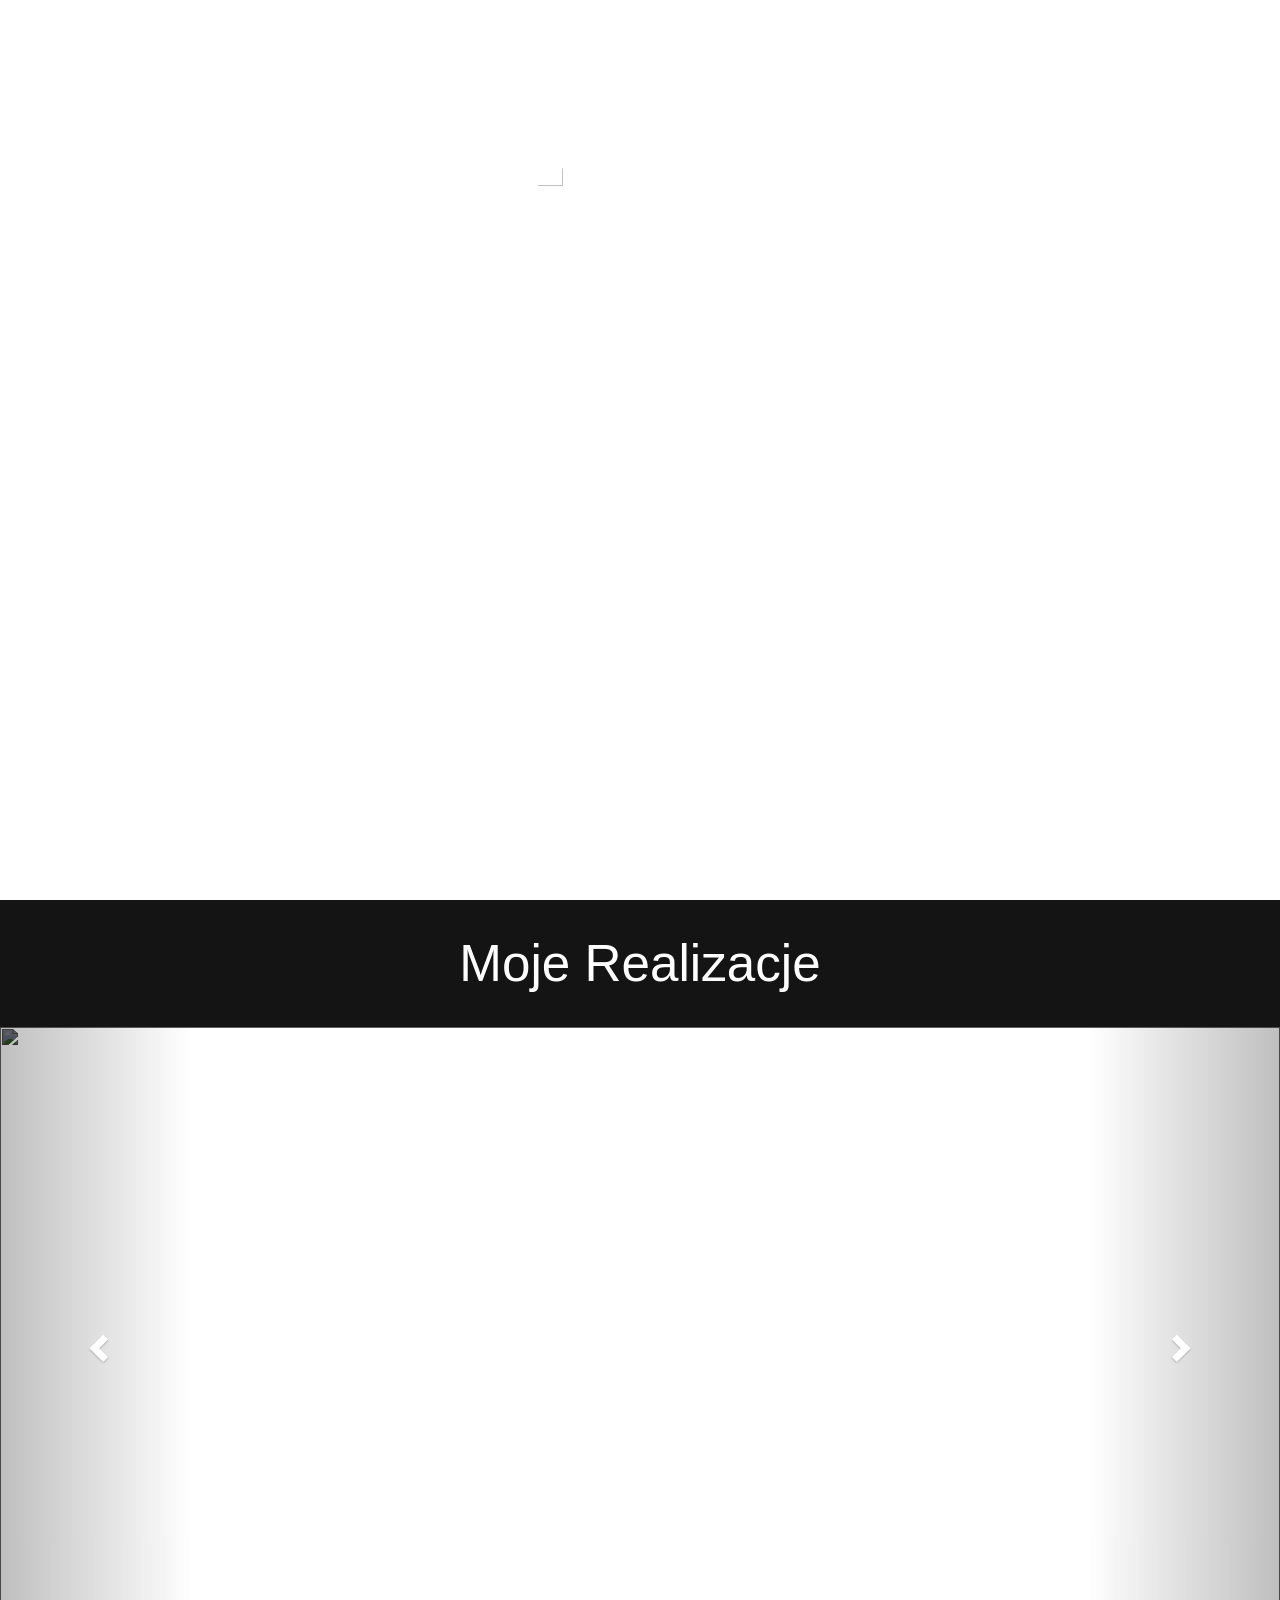
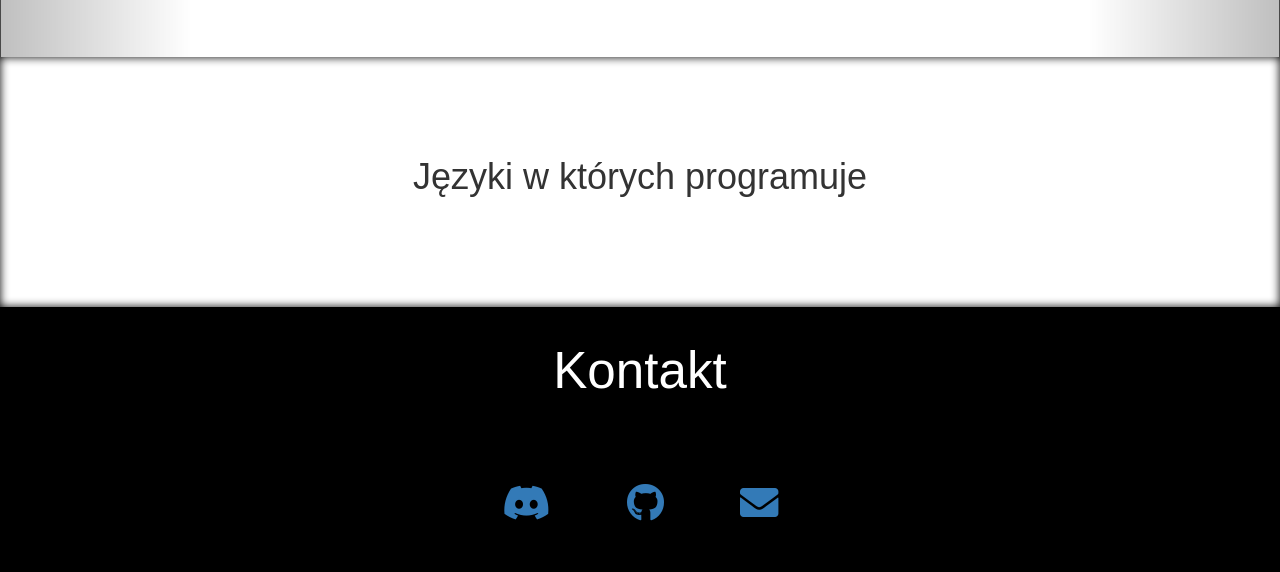
==== index.html @ a85c7a62 "init" ====
<html>
  <head>
    <meta name="referrer" content="no-referrer" />
    <meta name="viewport" content="width=device-width, initial-scale=1.0" />
    <link
      rel="stylesheet"
      href="https://cdn.jsdelivr.net/gh/devicons/devicon@v2.15.1/devicon.min.css"
    />
    <link
      rel="stylesheet"
      href="https://use.fontawesome.com/releases/v5.6.1/css/all.css"
    />
    <link rel="stylesheet" href="style.css" />
    <link
      rel="stylesheet"
      href="https://maxcdn.bootstrapcdn.com/bootstrap/3.4.1/css/bootstrap.min.css"
    />
    <script src="https://ajax.googleapis.com/ajax/libs/jquery/3.6.4/jquery.min.js"></script>
    <script src="https://maxcdn.bootstrapcdn.com/bootstrap/3.4.1/js/bootstrap.min.js"></script>
    <script src="https://cdnjs.cloudflare.com/ajax/libs/three.js/r134/three.min.js"></script>
    <script src="https://cdn.jsdelivr.net/npm/vanta@0.5.24/dist/vanta.dots.min.js"></script>
  </head>
  <body>
    <div class="container" id="container">
      <div class="intro" id="intro">
        <canvas></canvas>
        <img
          src="https://avatars.githubusercontent.com/u/34625628?v=4"
          alt="avatar"
          class="avatar"
        />
        <h1>Sebastian Kwaczała</h1>
        <p>Fullstack Developer</p>
        <span></span>
        <a href="#title1"><div class="icon-scroll"></div></a>
      </div>
      <div
        class="title"
        id="title1"
        style="background-color: #151414; color: white"
      >
        Moje Realizacje
      </div>
      <div id="myCarousel" class="carousel slide" data-ride="carousel">
        <ol class="carousel-indicators">
          <li data-target="#myCarousel" data-slide-to="0" class="active"></li>
          <li data-target="#myCarousel" data-slide-to="1"></li>
          <li data-target="#myCarousel" data-slide-to="2"></li>
        </ol>

        <div class="carousel-inner">
          <div class="item active">
            <div class="text-carousel">
              <h1>Emmet Drop</h1>
              <p>
                EmmetDrop to innowacyjna platforma umożliwiająca anonimowe
                przesyłanie plików w trybie peer-to-peer (P2P), podobnie jak
                popularna funkcja Airdrop. Użytkownicy mogą bezpiecznie i szybko
                dzielić się różnego rodzaju plikami, takimi jak zdjęcia, filmy
                czy dokumenty, zachowując pełną prywatność. Dzięki zaawansowanym
                technologiom P2P, platforma gwarantuje błyskawiczny i bezpieczny
                transfer plików między urządzeniami, niezależnie od ich
                lokalizacji geograficznej. EmmetDrop to idealne rozwiązanie dla
                osób, które poszukują szybkiego, bezpiecznego i anonimowego
                sposobu na wymianę plików bez ujawniania swoich danych
                osobowych.
              </p>
            </div>
            <img src="https://i.imgur.com/CklKDLV.png" />
          </div>

          <div class="item">
            <div class="text-carousel">
              <h1>Hikvision Scanner</h1>
              <p>
                Hikvision Scanner to zaawansowana aplikacja napisana w języku
                Java, która umożliwia skanowanie kamerek monitoringu Hikvision w
                poszukiwaniu potencjalnych podatności. Dzięki tej aplikacji
                użytkownicy mogą szybko i efektywnie przeszukać sieć w
                poszukiwaniu kamer, które są podatne na ataki. Aplikacja
                wykorzystuje zaawansowane algorytmy skanowania, umożliwiając
                identyfikację słabych punktów w systemach monitoringu Hikvision.
                Hikvision Scanner zapewnia bezpieczeństwo, pomagając
                administratorom sieci w zabezpieczaniu swoich systemów przed
                potencjalnymi zagrożeniami.
              </p>
            </div>
            <img
              src="https://user-images.githubusercontent.com/34625628/155844724-ece40e96-efe5-4a1e-a147-7f15560962bc.png"
            />
          </div>

          <div class="item">
            <div class="text-carousel">
              <h1>KL-Dashboard</h1>
              <p>
                KL-Dashboard to wszechstronna aplikacja napisana w NodeJS
                umożliwiająca zarządzanie zdalnymi komputerami przez websockety.
                Dzięki technologii Emmet, użytkownicy mają możliwość zdalnego
                sterowania urządzeniami oraz dostępu do konsoli. Dodatkowo,
                aplikacja oferuje funkcję podglądu na żywo VNC, co umożliwia
                użytkownikom monitorowanie działań na podłączonych komputerach w
                czasie rzeczywistym.
              </p>
            </div>

            <img
              src="https://camo.githubusercontent.com/d562a6401a0b648541f7de0e8922ab2246348d3f74a27f9b7aa3f3da2a246896/68747470733a2f2f692e696d6775722e636f6d2f56415a796355362e706e67"
            />
          </div>
        </div>
        <a class="left carousel-control" href="#myCarousel" data-slide="prev">
          <span class="glyphicon glyphicon-chevron-left"></span>
          <span class="sr-only">Poprzedni</span>
        </a>
        <a class="right carousel-control" href="#myCarousel" data-slide="next">
          <span class="glyphicon glyphicon-chevron-right"></span>
          <span class="sr-only">Następny</span>
        </a>
      </div>

      <div class="languages">
        <h1>Języki w których programuje</h1>
        <div class="language-icons">
          <i class="devicon-nodejs-plain colored"></i>
          <i class="devicon-php-plain colored"></i>
          <i class="devicon-cakephp-plain colored"></i>
          <i class="devicon-bootstrap-plain colored"></i>
          <i class="devicon-java-plain-wordmark colored"></i>
          <i class="devicon-html5-plain colored"></i>
          <i class="devicon-css3-plain colored"></i>
        </div>
      </div>
      <div class="title" style="background-color: black; color: white">
        Kontakt
      </div>
      <div class="footer">
        <a href="https://discordapp.com/users/266221361091837954" class="icon"
          ><i class="fab fa-discord"></i
        ></a>
        <a href="https://github.com/koloksk" class="icon"
          ><i class="fab fa-github"></i
        ></a>
        <a href="kontakt.koloksk@gmail.com" class="icon"
          ><i class="fas fa-envelope"></i
        ></a>
      </div>
    </div>
    <script src="script.js"></script>
  </body>
</html>
---- style.css ----
* {
    margin: 0;
    padding: 0;
    box-sizing: border-box;
    -ms-overflow-style: none; /* IE and Edge */
    scrollbar-width: none;
    scroll-behavior: smooth;

  }
  body::-webkit-scrollbar {
    display: none;
  }
  body {
    scroll-behavior: smooth;
  }
  .container {
    padding: 0 !important;
    margin: 0 auto !important;
    max-width: 100vw;
    width: 100% !important;
    scroll-behavior: smooth !important;
  }

  .avatar {
    height: 20%;
    border-radius: 50%;
    object-fit: cover;
  }

  .intro {
    width: 100%;
    height: 100vh;
    display: flex;
    flex-direction: column;
    align-items: center;
    color: white;
  }

  .intro h1 {
    font-size: 6vw;
    font-weight: bold;
  }

  .intro p {
    font-size: 3vw;
    margin-top: 10px;
  }

  .intro span {
    display: inline-block;
    width: 40px;
    height: 40px;
    background-image: url("scroll-icon.png");
    background-size: cover;
    margin-top: 20px;
  }

  .icon-scroll,
  .icon-scroll:before {
    position: absolute;
    left: 50%;
  }
  .icon-scroll {
    width: 40px;
    height: 70px;
    margin-left: -20px;
    top: 90%;
    margin-top: -35px;
    box-shadow: inset 0 0 0 1px #fff;
    border-radius: 25px;
  }
  .icon-scroll:before {
    content: "";
    width: 8px;
    height: 8px;
    background: #fff;
    margin-left: -4px;
    top: 8px;
    border-radius: 4px;
    -webkit-animation-duration: 1.5s;
    animation-duration: 1.5s;
    -webkit-animation-iteration-count: infinite;
    animation-iteration-count: infinite;
    -webkit-animation-name: scroll;
    animation-name: scroll;
  }
  @-webkit-keyframes scroll {
    0% {
      opacity: 1;
    }
    100% {
      opacity: 0;
      transform: translateY(46px);
    }
  }
  @keyframes scroll {
    0% {
      opacity: 1;
    }
    100% {
      opacity: 0;
      transform: translateY(46px);
    }
  }

  .carousel-item h1 {
    margin: 0;
    color: white;
  }

  .text-carousel {
    position: absolute;
    display: flex;
    flex-direction: column;
    max-width: 60%;
    color: white;
    text-align: left;
    padding-inline: 15vw;
    padding-top: 50px;
    z-index: 1;
    justify-content: center;
  }
  .text-carousel h1{
    font-size: 5vw;
  }
  .text-carousel p{
    font-size: 0.8vw;
  }
  @media only screen and (max-width: 600px) {
    .text-carousel p {
      display: none;
    }
  }

  .item img {
    filter: brightness(50%);
    width: 100%;
    height: 95vh !important;
    object-fit: cover !important;
  }

  .carousel-inner {
    max-height: 70%;
  }
  .languages {
    box-shadow: inset 0 0 10px #000000;
    padding: 80px;
    padding-inline: 4vh;
    width: 100%;
    text-align: center;
    font-size: 10vw;
  }
  .language-icons {
    padding-top: 20px;
    display: flex;
    justify-content: space-around;
    font-size: 10vw;
  }

  .title {
    width: 100%;
    text-align: center;
    font-size: 4vw;
    padding-block: 3vh;
  }

  .footer{
    font-size: 3vw;
    display: flex;
    justify-content: center;
    background-color: #000000;
    
  }
  .footer a {
    padding-block: 50px;
    padding-inline: 3vw;
  }
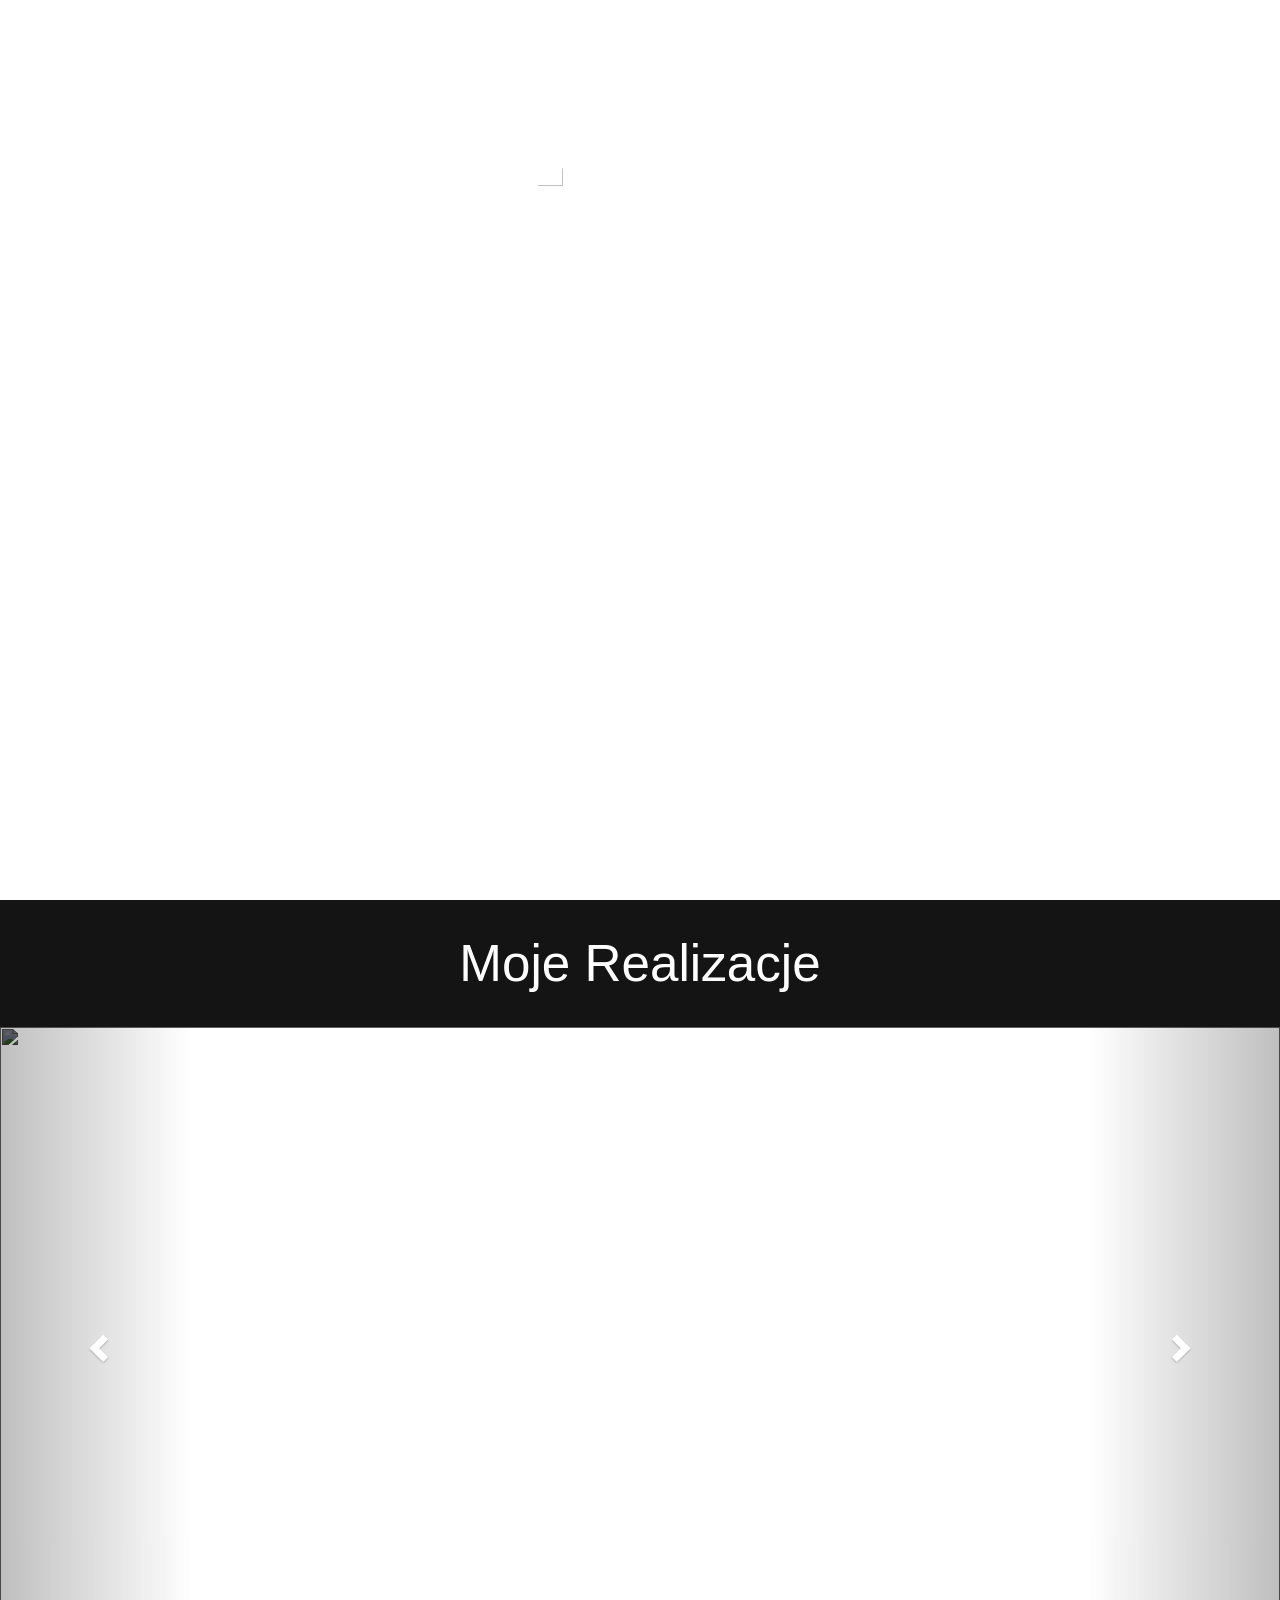
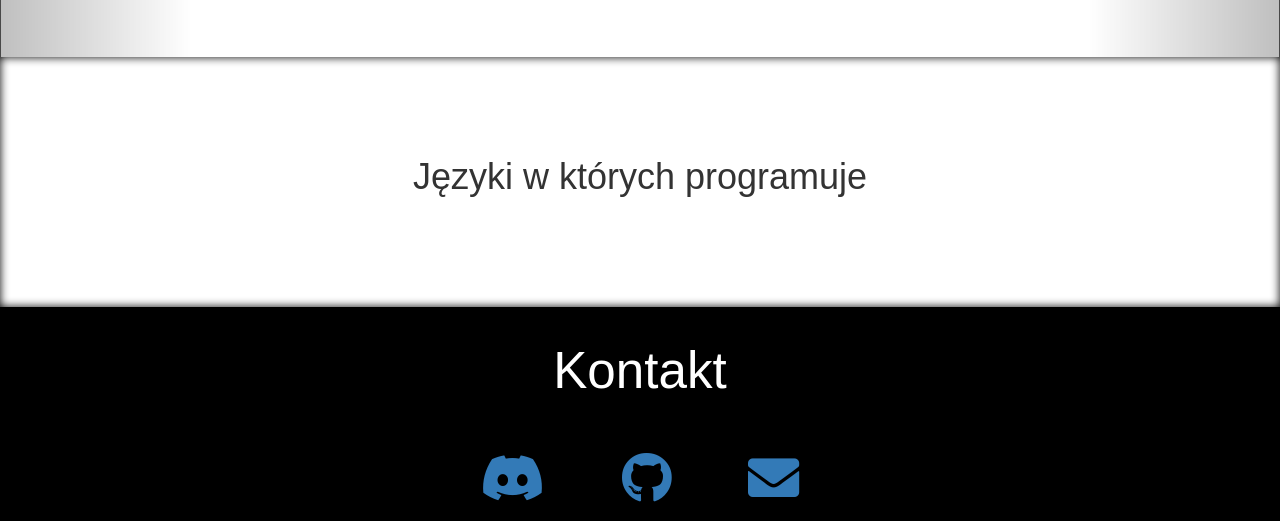
==== commit 93d20451: "fix mail" ====
--- a/index.html
+++ b/index.html
@@ -141,7 +141,7 @@
         <a href="https://github.com/koloksk" class="icon"
           ><i class="fab fa-github"></i
         ></a>
-        <a href="kontakt.koloksk@gmail.com" class="icon"
+        <a href="mailto:kontakt.koloksk@gmail.com" class="icon"
           ><i class="fas fa-envelope"></i
         ></a>
       </div>
--- a/style.css
+++ b/style.css
@@ -103,11 +103,6 @@
     }
   }
 
-  .carousel-item h1 {
-    margin: 0;
-    color: white;
-  }
-
   .text-carousel {
     position: absolute;
     display: flex;
@@ -130,6 +125,9 @@
     .text-carousel p {
       display: none;
     }
+    .intro {
+        height: 93vh !important;
+      }
   }
 
   .item img {
@@ -165,13 +163,13 @@
   }
 
   .footer{
-    font-size: 3vw;
+    font-size: 4vw;
     display: flex;
     justify-content: center;
     background-color: #000000;
     
   }
   .footer a {
-    padding-block: 50px;
+    padding-block: 2vh;
     padding-inline: 3vw;
   }
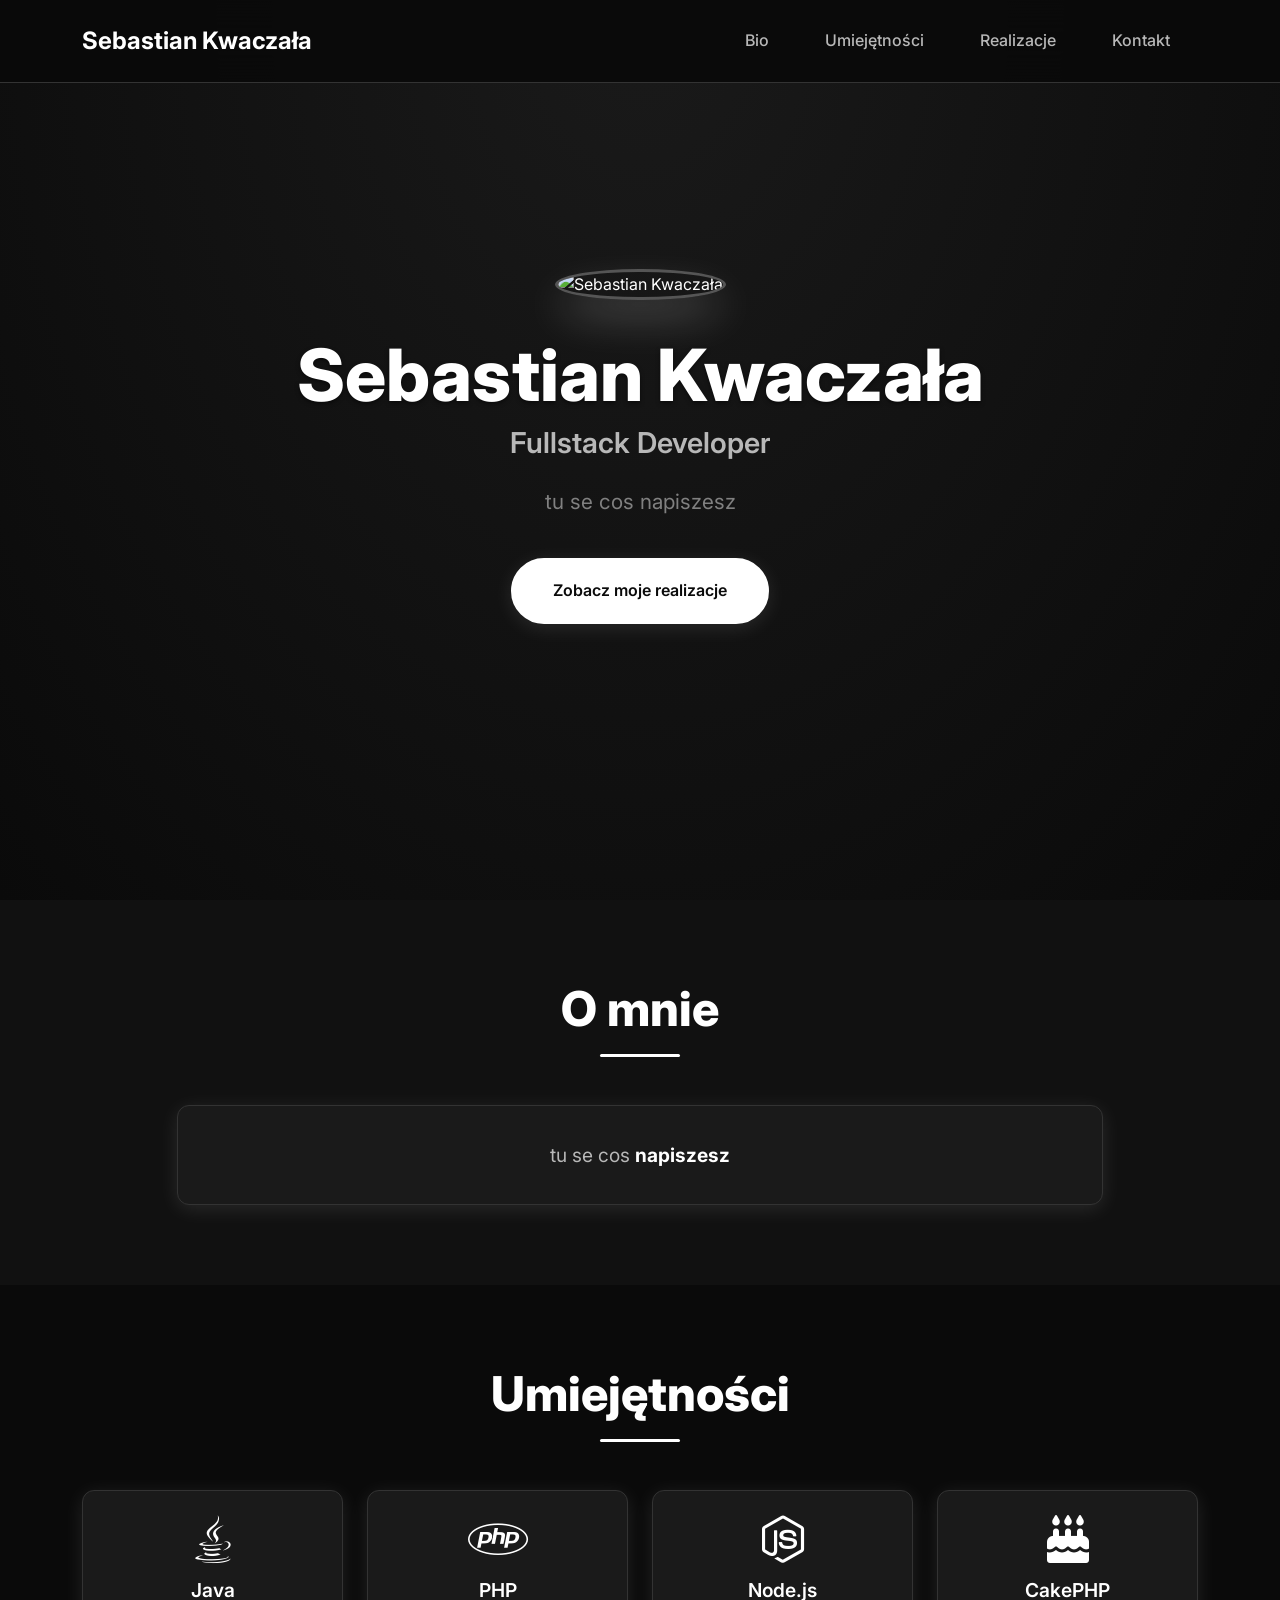
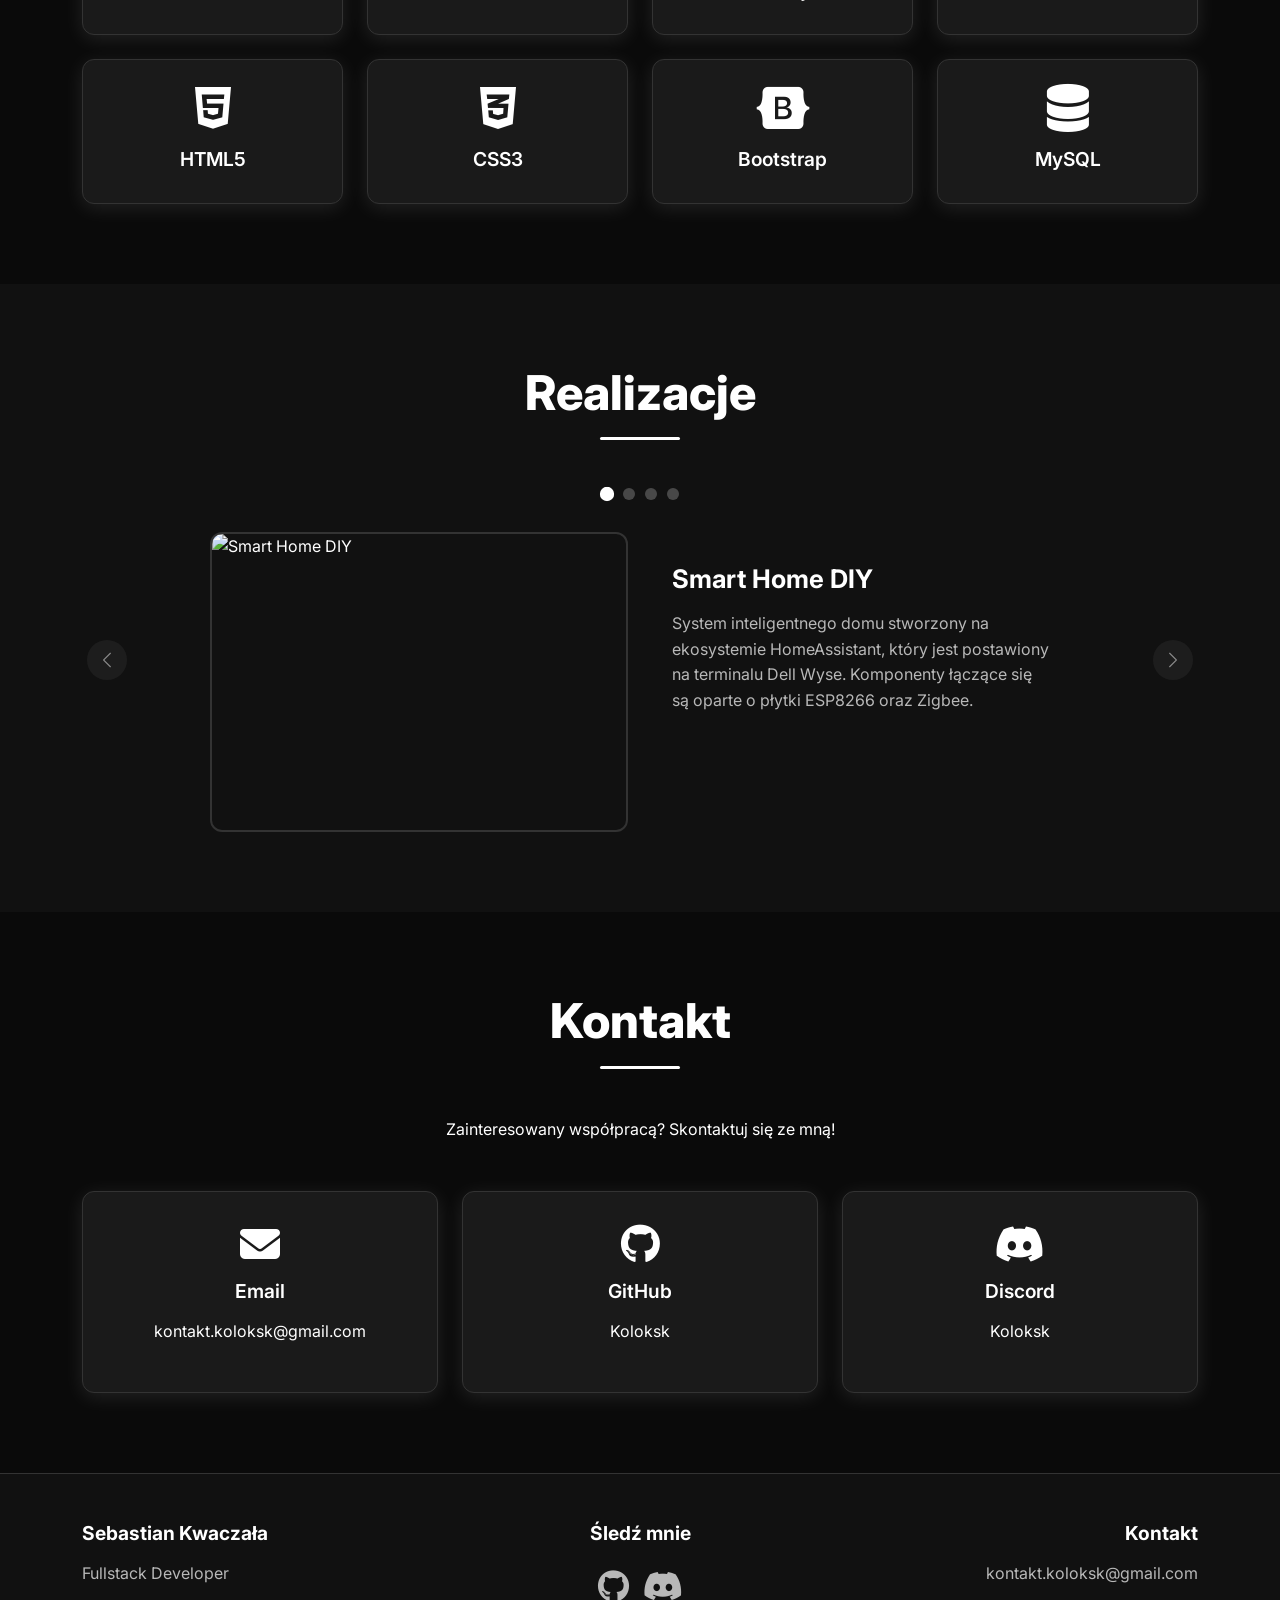
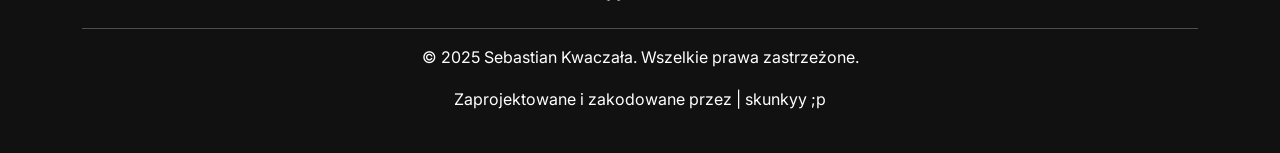
==== commit c3a2de33: "update" ====
--- a/index.html
+++ b/index.html
@@ -1,151 +1,322 @@
-<html>
-  <head>
-    <meta name="referrer" content="no-referrer" />
-    <meta name="viewport" content="width=device-width, initial-scale=1.0" />
-    <link
-      rel="stylesheet"
-      href="https://cdn.jsdelivr.net/gh/devicons/devicon@v2.15.1/devicon.min.css"
-    />
-    <link
-      rel="stylesheet"
-      href="https://use.fontawesome.com/releases/v5.6.1/css/all.css"
-    />
-    <link rel="stylesheet" href="style.css" />
-    <link
-      rel="stylesheet"
-      href="https://maxcdn.bootstrapcdn.com/bootstrap/3.4.1/css/bootstrap.min.css"
-    />
-    <script src="https://ajax.googleapis.com/ajax/libs/jquery/3.6.4/jquery.min.js"></script>
-    <script src="https://maxcdn.bootstrapcdn.com/bootstrap/3.4.1/js/bootstrap.min.js"></script>
-    <script src="https://cdnjs.cloudflare.com/ajax/libs/three.js/r134/three.min.js"></script>
-    <script src="https://cdn.jsdelivr.net/npm/vanta@0.5.24/dist/vanta.dots.min.js"></script>
-  </head>
-  <body>
-    <div class="container" id="container">
-      <div class="intro" id="intro">
-        <canvas></canvas>
-        <img
-          src="https://avatars.githubusercontent.com/u/34625628?v=4"
-          alt="avatar"
-          class="avatar"
-        />
-        <h1>Sebastian Kwaczała</h1>
-        <p>Fullstack Developer</p>
-        <span></span>
-        <a href="#title1"><div class="icon-scroll"></div></a>
-      </div>
-      <div
-        class="title"
-        id="title1"
-        style="background-color: #151414; color: white"
-      >
-        Moje Realizacje
-      </div>
-      <div id="myCarousel" class="carousel slide" data-ride="carousel">
-        <ol class="carousel-indicators">
-          <li data-target="#myCarousel" data-slide-to="0" class="active"></li>
-          <li data-target="#myCarousel" data-slide-to="1"></li>
-          <li data-target="#myCarousel" data-slide-to="2"></li>
-        </ol>
-
-        <div class="carousel-inner">
-          <div class="item active">
-            <div class="text-carousel">
-              <h1>Emmet Drop</h1>
-              <p>
-                EmmetDrop to innowacyjna platforma umożliwiająca anonimowe
-                przesyłanie plików w trybie peer-to-peer (P2P), podobnie jak
-                popularna funkcja Airdrop. Użytkownicy mogą bezpiecznie i szybko
-                dzielić się różnego rodzaju plikami, takimi jak zdjęcia, filmy
-                czy dokumenty, zachowując pełną prywatność. Dzięki zaawansowanym
-                technologiom P2P, platforma gwarantuje błyskawiczny i bezpieczny
-                transfer plików między urządzeniami, niezależnie od ich
-                lokalizacji geograficznej. EmmetDrop to idealne rozwiązanie dla
-                osób, które poszukują szybkiego, bezpiecznego i anonimowego
-                sposobu na wymianę plików bez ujawniania swoich danych
-                osobowych.
-              </p>
-            </div>
-            <img src="https://i.imgur.com/CklKDLV.png" />
-          </div>
-
-          <div class="item">
-            <div class="text-carousel">
-              <h1>Hikvision Scanner</h1>
-              <p>
-                Hikvision Scanner to zaawansowana aplikacja napisana w języku
-                Java, która umożliwia skanowanie kamerek monitoringu Hikvision w
-                poszukiwaniu potencjalnych podatności. Dzięki tej aplikacji
-                użytkownicy mogą szybko i efektywnie przeszukać sieć w
-                poszukiwaniu kamer, które są podatne na ataki. Aplikacja
-                wykorzystuje zaawansowane algorytmy skanowania, umożliwiając
-                identyfikację słabych punktów w systemach monitoringu Hikvision.
-                Hikvision Scanner zapewnia bezpieczeństwo, pomagając
-                administratorom sieci w zabezpieczaniu swoich systemów przed
-                potencjalnymi zagrożeniami.
-              </p>
-            </div>
-            <img
-              src="https://user-images.githubusercontent.com/34625628/155844724-ece40e96-efe5-4a1e-a147-7f15560962bc.png"
-            />
-          </div>
-
-          <div class="item">
-            <div class="text-carousel">
-              <h1>KL-Dashboard</h1>
-              <p>
-                KL-Dashboard to wszechstronna aplikacja napisana w NodeJS
-                umożliwiająca zarządzanie zdalnymi komputerami przez websockety.
-                Dzięki technologii Emmet, użytkownicy mają możliwość zdalnego
-                sterowania urządzeniami oraz dostępu do konsoli. Dodatkowo,
-                aplikacja oferuje funkcję podglądu na żywo VNC, co umożliwia
-                użytkownikom monitorowanie działań na podłączonych komputerach w
-                czasie rzeczywistym.
-              </p>
-            </div>
-
-            <img
-              src="https://camo.githubusercontent.com/d562a6401a0b648541f7de0e8922ab2246348d3f74a27f9b7aa3f3da2a246896/68747470733a2f2f692e696d6775722e636f6d2f56415a796355362e706e67"
-            />
-          </div>
-        </div>
-        <a class="left carousel-control" href="#myCarousel" data-slide="prev">
-          <span class="glyphicon glyphicon-chevron-left"></span>
-          <span class="sr-only">Poprzedni</span>
-        </a>
-        <a class="right carousel-control" href="#myCarousel" data-slide="next">
-          <span class="glyphicon glyphicon-chevron-right"></span>
-          <span class="sr-only">Następny</span>
-        </a>
-      </div>
-
-      <div class="languages">
-        <h1>Języki w których programuje</h1>
-        <div class="language-icons">
-          <i class="devicon-nodejs-plain colored"></i>
-          <i class="devicon-php-plain colored"></i>
-          <i class="devicon-cakephp-plain colored"></i>
-          <i class="devicon-bootstrap-plain colored"></i>
-          <i class="devicon-java-plain-wordmark colored"></i>
-          <i class="devicon-html5-plain colored"></i>
-          <i class="devicon-css3-plain colored"></i>
-        </div>
-      </div>
-      <div class="title" style="background-color: black; color: white">
-        Kontakt
-      </div>
-      <div class="footer">
-        <a href="https://discordapp.com/users/266221361091837954" class="icon"
-          ><i class="fab fa-discord"></i
-        ></a>
-        <a href="https://github.com/koloksk" class="icon"
-          ><i class="fab fa-github"></i
-        ></a>
-        <a href="mailto:kontakt.koloksk@gmail.com" class="icon"
-          ><i class="fas fa-envelope"></i
-        ></a>
-      </div>
-    </div>
+<!DOCTYPE html>
+<html lang="pl">
+<head>
+    <meta charset="UTF-8">
+    <meta name="viewport" content="width=device-width, initial-scale=1.0">
+    <title>Sebastian Kwaczała - Portfolio</title>
+    <link href="https://cdn.jsdelivr.net/npm/bootstrap@5.3.3/dist/css/bootstrap.min.css" rel="stylesheet">
+    <link rel="stylesheet" href="https://cdnjs.cloudflare.com/ajax/libs/font-awesome/6.4.0/css/all.min.css">
+    <link href="https://fonts.googleapis.com/css2?family=Inter:wght@300;400;500;600;700&display=swap" rel="stylesheet">
+    <link rel="stylesheet" href="style.css">
+</head>
+<body>
+    <!-- Scroll -->
+    <div class="scroll-progress"></div>
+
+    <!-- Navigation -->
+    <nav class="navbar navbar-expand-lg fixed-top">
+        <div class="container">
+            <a class="navbar-brand" href="#">Sebastian Kwaczała</a>
+            <button class="navbar-toggler" type="button" data-bs-toggle="collapse" data-bs-target="#navbarNav"
+                aria-controls="navbarNav" aria-expanded="false" aria-label="Toggle navigation">
+                <span class="navbar-toggler-icon"></span>
+            </button>
+            <div class="collapse navbar-collapse" id="navbarNav">
+                <ul class="navbar-nav ms-auto">
+                    <li class="nav-item"><a class="nav-link" href="#about">Bio</a></li>
+                    <li class="nav-item"><a class="nav-link" href="#skills">Umiejętności</a></li>
+                    <li class="nav-item"><a class="nav-link" href="#projects">Realizacje</a></li>
+                    <li class="nav-item"><a class="nav-link" href="#contact">Kontakt</a></li>
+                </ul>
+            </div>
+        </div>
+    </nav>
+
+    <!-- Hero -->
+    <header class="hero-section">
+        <div class="animated-bg">
+            <div class="floating-shapes">
+                <div class="shape"></div>
+                <div class="shape"></div>
+                <div class="shape"></div>
+            </div>
+        </div>
+        <div class="container">
+            <div class="hero-content text-center">
+                <img src="https://avatars.githubusercontent.com/u/34625628?v=4" alt="Sebastian Kwaczała" class="avatar">
+                <h1 class="hero-title">Sebastian Kwaczała</h1>
+                <h3 class="hero-subtitle">Fullstack Developer</h3>
+                <p class="hero-description">
+                    tu se cos napiszesz
+                </p>
+                <a href="#projects" class="btn-primary-custom">Zobacz moje realizacje</a>
+            </div>
+        </div>
+    </header>
+
+    <!-- About -->
+    <section id="about" class="section-animate">
+        <div class="container">
+            <h2 class="section-title">O mnie</h2>
+            <div class="row justify-content-center">
+                <div class="col-lg-10">
+                    <div class="modern-card">
+                        <p class="about-text">
+                            tu se cos <strong>napiszesz</strong>
+                        </p>
+                    </div>
+                </div>
+            </div>
+        </div>
+    </section>
+
+    <!-- Skills -->
+    <section id="skills" class="section-animate">
+        <div class="container">
+            <h2 class="section-title">Umiejętności</h2>
+            <div class="row g-4">
+                <div class="col-lg-3 col-md-4 col-sm-6">
+                    <div class="modern-card skill-card">
+                        <i class="fab fa-java"></i>
+                        <h4>Java</h4>
+                    </div>
+                </div>
+                <div class="col-lg-3 col-md-4 col-sm-6">
+                    <div class="modern-card skill-card">
+                        <i class="fab fa-php"></i>
+                        <h4>PHP</h4>
+                    </div>
+                </div>
+                <div class="col-lg-3 col-md-4 col-sm-6">
+                    <div class="modern-card skill-card">
+                        <i class="fab fa-node-js"></i>
+                        <h4>Node.js</h4>
+                    </div>
+                </div>
+                <div class="col-lg-3 col-md-4 col-sm-6">
+                    <div class="modern-card skill-card">
+                        <i class="fas fa-cake-candles"></i>
+                        <h4>CakePHP</h4>
+                    </div>
+                </div>
+                <div class="col-lg-3 col-md-4 col-sm-6">
+                    <div class="modern-card skill-card">
+                        <i class="fab fa-html5"></i>
+                        <h4>HTML5</h4>
+                    </div>
+                </div>
+                <div class="col-lg-3 col-md-4 col-sm-6">
+                    <div class="modern-card skill-card">
+                        <i class="fab fa-css3-alt"></i>
+                        <h4>CSS3</h4>
+                    </div>
+                </div>
+                <div class="col-lg-3 col-md-4 col-sm-6">
+                    <div class="modern-card skill-card">
+                        <i class="fab fa-bootstrap"></i>
+                        <h4>Bootstrap</h4>
+                    </div>
+                </div>
+                <div class="col-lg-3 col-md-4 col-sm-6">
+                    <div class="modern-card skill-card">
+                        <i class="fas fa-database"></i>
+                        <h4>MySQL</h4>
+                    </div>
+                </div>
+            </div>
+        </div>
+    </section>
+
+    <section id="projects" class="section-animate">
+        <div class="container">
+            <h2 class="section-title">Realizacje</h2>
+            <div id="projectCarousel" class="carousel slide" data-bs-ride="carousel">
+                <div class="carousel-indicators">
+                </div>
+                <div class="carousel-inner">
+                    <!-- Smart Home DIY -->
+                    <div class="carousel-item active">
+                        <div class="row">
+                            <div class="col-md-6">
+                                <img src="https://i.imgur.com/zwzemvi.png" class="d-block w-100 project-img"
+                                    alt="Smart Home DIY" data-bs-toggle="modal" data-bs-target="#imageModal"
+                                    data-img-src="https://i.imgur.com/zwzemvi.png">
+                            </div>
+                            <div class="col-md-6 project-content">
+                                <h3 class="project-title">Smart Home DIY</h3>
+                                <p class="project-description">
+                                    System inteligentnego domu stworzony na ekosystemie HomeAssistant, który jest
+                                    postawiony na terminalu Dell Wyse. Komponenty łączące się są oparte o płytki ESP8266
+                                    oraz Zigbee.
+                                </p>
+                            </div>
+                        </div>
+                    </div>
+                    <!-- Emmet Drop -->
+                    <div class="carousel-item">
+                        <div class="row">
+                            <div class="col-md-6">
+                                <img src="https://i.imgur.com/CklKDLV.png" class="d-block w-100 project-img"
+                                    alt="Emmet Drop" data-bs-toggle="modal" data-bs-target="#imageModal"
+                                    data-img-src="https://i.imgur.com/CklKDLV.png">
+                            </div>
+                            <div class="col-md-6 project-content">
+                                <h3 class="project-title">Emmet Drop</h3>
+                                <p class="project-description">
+                                    EmmetDrop to innowacyjna platforma umożliwiająca anonimowe przesyłanie plików w
+                                    trybie peer-to-peer (P2P), podobnie jak popularna funkcja Airdrop. Użytkownicy mogą
+                                    bezpiecznie i szybko dzielić się różnego rodzaju plikami, takimi jak zdjęcia, filmy
+                                    czy dokumenty, zachowując pełną prywatność. Dzięki zaawansowanym technologiom P2P,
+                                    platforma gwarantuje błyskawiczny i bezpieczny transfer plików między urządzeniami,
+                                    niezależnie od ich lokalizacji geograficznej. EmmetDrop to idealne rozwiązanie dla
+                                    osób, które poszukują szybkiego, bezpiecznego i anonimowego sposobu na wymianę
+                                    plików bez ujawniania swoich danych osobowych.
+                                </p>
+                            </div>
+                        </div>
+                    </div>
+                    <!-- Hikvision Scanner -->
+                    <div class="carousel-item">
+                        <div class="row">
+                            <div class="col-md-6">
+                                <img src="https://user-images.githubusercontent.com/34625628/155844724-ece40e96-efe5-4a1e-a147-7f15560962bc.png"
+                                    class="d-block w-100 project-img" alt="Hikvision Scanner" data-bs-toggle="modal"
+                                    data-bs-target="#imageModal"
+                                    data-img-src="https://user-images.githubusercontent.com/34625628/155844724-ece40e96-efe5-4a1e-a147-7f15560962bc.png">
+                            </div>
+                            <div class="col-md-6 project-content">
+                                <h3 class="project-title">Hikvision Scanner</h3>
+                                <p class="project-description">
+                                    Hikvision Scanner to zaawansowana aplikacja napisana w języku Java, która umożliwia
+                                    skanowanie kamerek monitoringu Hikvision w poszukiwaniu potencjalnych podatności.
+                                    Dzięki tej aplikacji użytkownicy mogą szybko i efektywnie przeszukać sieć w
+                                    poszukiwaniu kamer, które są podatne na ataki. Aplikacja wykorzystuje zaawansowane
+                                    algorytmy skanowania, umożliwiając identyfikację słabych punktów w systemach
+                                    monitoringu Hikvision. Hikvision Scanner zapewnia bezpieczeństwo, pomagając
+                                    administratorom sieci w zabezpieczaniu swoich systemów przed potencjalnymi
+                                    zagrożeniami.
+                                </p>
+                            </div>
+                        </div>
+                    </div>
+                    <!-- MShop -->
+                    <div class="carousel-item">
+                        <div class="row">
+                            <div class="col-md-6">
+                                <img src="https://i.imgur.com/3N5gH6Y.png" class="d-block w-100 project-img" alt="MShop"
+                                    data-bs-toggle="modal" data-bs-target="#imageModal"
+                                    data-img-src="https://i.imgur.com/3N5gH6Y.png">
+                            </div>
+                            <div class="col-md-6 project-content">
+                                <h3 class="project-title">MShop</h3>
+                                <p class="project-description">
+                                    Minimalistyczny system CMS do zarządzania sklepem internetowym, napisany w PHP i
+                                    MySQL.
+                                </p>
+                            </div>
+                        </div>
+                    </div>
+                </div>
+                <button class="carousel-control-prev" type="button" data-bs-target="#projectCarousel"
+                    data-bs-slide="prev">
+                    <span class="carousel-control-prev-icon" aria-hidden="true"></span>
+                    <span class="visually-hidden">Previous</span>
+                </button>
+                <button class="carousel-control-next" type="button" data-bs-target="#projectCarousel"
+                    data-bs-slide="next">
+                    <span class="carousel-control-next-icon" aria-hidden="true"></span>
+                    <span class="visually-hidden">Next</span>
+                </button>
+            </div>
+        </div>
+
+        <div class="modal fade" id="imageModal" tabindex="-1" aria-labelledby="imageModalLabel" aria-hidden="true"
+            data-bs-backdrop="static" data-bs-keyboard="true">
+            <div class="modal-dialog modal-dialog-centered modal-xl">
+                <div class="modal-content">
+                    <div class="modal-body p-0">
+                        <div class="image-container d-flex justify-content-center align-items-center">
+                            <img src="" class="img-fluid fullscreen-img" alt="Fullscreen Project Image">
+                        </div>
+                    </div>
+                </div>
+            </div>
+        </div>
+    </section>
+
+    <!-- Contact -->
+    <section id="contact" class="section-animate">
+        <div class="container">
+            <h2 class="section-title">Kontakt</h2>
+            <p class="text-center mb-5">Zainteresowany współpracą? Skontaktuj się ze mną!</p>
+            <div class="row g-4 justify-content-center">
+                <div class="col-md-4">
+                    <a href="mailto:kontakt.koloksk@gmail.com" class="contact-card-link">
+                        <div class="modern-card contact-card">
+                            <i class="fas fa-envelope"></i>
+                            <h5>Email</h5>
+                            <p>kontakt.koloksk@gmail.com</p>
+                        </div>
+                    </a>
+                </div>
+                <div class="col-md-4">
+                    <a href="https://github.com/koloksk" target="_blank" class="contact-card-link">
+                        <div class="modern-card contact-card">
+                            <i class="fab fa-github"></i>
+                            <h5>GitHub</h5>
+                            <p>Koloksk</p>
+                        </div>
+                    </a>
+                </div>
+                <div class="col-md-4">
+                    <a href="https://discordapp.com/users/266221361091837954" target="_blank" class="contact-card-link">
+                        <div class="modern-card contact-card">
+                            <i class="fab fa-discord"></i>
+                            <h5>Discord</h5>
+                            <p>Koloksk</p>
+                        </div>
+                    </a>
+                </div>
+            </div>
+        </div>
+    </section>
+
+    <!-- Footer -->
+    <footer>
+        <div class="container">
+            <div class="row g-4">
+                <div class="col-md-4 text-center text-md-start">
+                    <div class="footer-section">
+                        <h5>Sebastian Kwaczała</h5>
+                        <p>Fullstack Developer</p>
+                    </div>
+                </div>
+                <div class="col-md-4 text-center">
+                    <div class="footer-section">
+                        <h5>Śledź mnie</h5>
+                        <a href="https://github.com/koloksk" target="_blank" class="social-icon">
+                            <i class="fab fa-github"></i>
+                        </a>
+                        <a href="https://discordapp.com/users/266221361091837954" target="_blank" class="social-icon">
+                            <i class="fab fa-discord"></i>
+                        </a>
+                    </div>
+                </div>
+                <div class="col-md-4 text-center text-md-end">
+                    <div class="footer-section">
+                        <h5>Kontakt</h5>
+                        <p><a href="mailto:kontakt.koloksk@gmail.com"
+                                class="footer-contact-link">kontakt.koloksk@gmail.com</a></p>
+                    </div>
+                </div>
+            </div>
+            <hr>
+            <p class="text-center">© 2025 Sebastian Kwaczała. Wszelkie prawa zastrzeżone.</p>
+            <p class="text-center">Zaprojektowane i zakodowane przez | skunkyy ;p</p>
+        </div>
+    </footer>
+
+    <script src="https://cdn.jsdelivr.net/npm/bootstrap@5.3.3/dist/js/bootstrap.bundle.min.js"></script>
     <script src="script.js"></script>
-  </body>
-</html>
+</body>
+</html>
--- a/style.css
+++ b/style.css
@@ -2,174 +2,677 @@
     margin: 0;
     padding: 0;
     box-sizing: border-box;
-    -ms-overflow-style: none; /* IE and Edge */
-    scrollbar-width: none;
-    scroll-behavior: smooth;
-
-  }
-  body::-webkit-scrollbar {
-    display: none;
-  }
-  body {
-    scroll-behavior: smooth;
-  }
-  .container {
-    padding: 0 !important;
-    margin: 0 auto !important;
-    max-width: 100vw;
-    width: 100% !important;
-    scroll-behavior: smooth !important;
-  }
-
-  .avatar {
-    height: 20%;
+}
+
+:root {
+    --bg-primary: #0a0a0a;
+    --bg-secondary: #111111;
+    --card-bg: #1a1a1a;
+    --card-hover: #242424;
+    --text-primary: #ffffff;
+    --text-secondary: #b8b8b8;
+    --text-muted: #808080;
+    --border-color: #333333;
+    --border-light: #555555;
+    --accent-secondary: #cccccc;
+    --shadow-md: 0 4px 20px 0 rgba(255, 255, 255, 0.1);
+    --shadow-xl: 0 20px 40px 0 rgba(255, 255, 255, 0.2);
+    --glow: 0 0 20px rgba(255, 255, 255, 0.1);
+}
+
+body {
+    font-family: 'Inter', sans-serif;
+    background: var(--bg-primary);
+    color: var(--text-primary);
+    line-height: 1.6;
+    overflow-x: hidden;
+}
+
+/* Animated Background */
+.animated-bg {
+    position: fixed;
+    top: 0;
+    left: 0;
+    width: 100%;
+    height: 100%;
+    z-index: -1;
+    background: radial-gradient(ellipse at top, #1a1a1a 0%, #0a0a0a 100%);
+}
+
+/* Navigation */
+.navbar {
+    background: rgba(10, 10, 10, 0.95) !important;
+    backdrop-filter: blur(20px);
+    border-bottom: 1px solid var(--border-color);
+    padding: 1rem 0;
+    transition: all 0.3s ease;
+}
+
+.navbar.scrolled {
+    padding: 0.5rem 0;
+    background: rgba(10, 10, 10, 0.98) !important;
+    box-shadow: var(--shadow-md);
+}
+
+.navbar-brand {
+    font-weight: 700;
+    font-size: 1.5rem;
+    color: var(--text-primary) !important;
+    transition: color 0.3s ease;
+}
+
+.navbar-brand:hover {
+    color: var(--accent-secondary) !important;
+}
+
+.nav-link {
+    font-weight: 500;
+    color: var(--text-secondary) !important;
+    margin: 0 0.5rem;
+    padding: 0.75rem 1.25rem !important;
+    border-radius: 12px;
+    transition: all 0.3s ease;
+}
+
+.nav-link:hover {
+    color: var(--text-primary) !important;
+    background: rgba(255, 255, 255, 0.1);
+}
+
+/* Hero Section */
+.hero-section {
+    min-height: 100vh;
+    display: flex;
+    align-items: center;
+    position: relative;
+}
+
+.hero-content {
+    z-index: 2;
+    position: relative;
+}
+
+.avatar {
+    width: 180px;
+    height: 180px;
     border-radius: 50%;
     object-fit: cover;
-  }
-
-  .intro {
+    border: 3px solid var(--border-light);
+    margin-bottom: 2rem;
+    transition: all 0.4s ease;
+    box-shadow: var(--shadow-xl);
+}
+
+.avatar:hover {
+    transform: scale(1.05);
+    border-color: var(--accent-secondary);
+}
+
+.hero-title {
+    font-size: 4.5rem;
+    font-weight: 800;
+    margin-bottom: 0.5rem;
+    color: var(--text-primary);
+    text-shadow: 0 2px 4px rgba(0, 0, 0, 0.5);
+}
+
+.hero-subtitle {
+    font-size: 1.8rem;
+    font-weight: 600;
+    color: var(--text-secondary);
+    margin-bottom: 1.5rem;
+}
+
+.hero-description {
+    font-size: 1.3rem;
+    color: var(--text-muted);
+    margin-bottom: 2.5rem;
+    max-width: 700px;
+    margin-left: auto;
+    margin-right: auto;
+}
+
+.btn-primary-custom {
+    background: var(--text-primary);
+    border: 2px solid var(--text-primary);
+    padding: 18px 40px;
+    border-radius: 50px;
+    font-weight: 600;
+    color: var(--bg-primary);
+    text-decoration: none;
+    display: inline-block;
+    transition: all 0.3s ease;
+    box-shadow: var(--shadow-md);
+    position: relative;
+    overflow: hidden;
+    z-index: 1;
+}
+
+.btn-primary-custom::before {
+    content: '';
+    position: absolute;
+    top: 0;
+    left: -100%;
     width: 100%;
-    height: 100vh;
-    display: flex;
-    flex-direction: column;
-    align-items: center;
-    color: white;
-  }
-
-  .intro h1 {
-    font-size: 6vw;
-    font-weight: bold;
-  }
-
-  .intro p {
-    font-size: 3vw;
-    margin-top: 10px;
-  }
-
-  .intro span {
-    display: inline-block;
+    height: 100%;
+    background: var(--accent-secondary);
+    transition: left 0.3s ease;
+    z-index: -1;
+}
+
+.btn-primary-custom:hover {
+    color: var(--bg-primary);
+    transform: translateY(-3px);
+    box-shadow: var(--shadow-xl);
+}
+
+.btn-primary-custom:hover::before {
+    left: 0;
+}
+
+/* Sections */
+section {
+    padding: 80px 0;
+}
+
+.section-title {
+    font-size: 3rem;
+    font-weight: 800;
+    text-align: center;
+    margin-bottom: 3rem;
+    color: var(--text-primary);
+}
+
+.section-title::after {
+    content: '';
+    display: block;
+    width: 80px;
+    height: 3px;
+    background: var(--text-primary);
+    margin: 1rem auto;
+    border-radius: 2px;
+}
+
+/* Section Animation */
+.section-animate {
+    opacity: 0;
+    transform: translateY(20px);
+    transition: all 0.6s ease;
+}
+
+.section-animate.visible {
+    opacity: 1;
+    transform: translateY(0);
+}
+
+/* Cards */
+.modern-card {
+    background: var(--card-bg);
+    border: 1px solid var(--border-color);
+    border-radius: 12px;
+    padding: 2rem;
+    transition: all 0.3s ease;
+    box-shadow: var(--shadow-md);
+}
+
+.modern-card:hover {
+    transform: translateY(-5px);
+    border-color: var(--border-light);
+    box-shadow: var(--shadow-md);
+    background: var(--card-hover);
+}
+
+/* About Section */
+#about {
+    background: var(--bg-secondary);
+}
+
+.about-text {
+    font-size: 1.2rem;
+    color: var(--text-secondary);
+    text-align: center;
+    max-width: 800px;
+    margin: 0 auto;
+    line-height: 1.8;
+}
+
+.about-text strong {
+    color: var(--text-primary);
+    font-weight: 700;
+}
+
+/* Skills Section */
+.skill-card {
+    text-align: center;
+    padding: 1.5rem;
+}
+
+.skill-card i {
+    font-size: 3rem;
+    color: var(--text-primary);
+    margin-bottom: 1rem;
+    transition: all 0.3s ease;
+}
+
+.skill-card:hover i {
+    transform: scale(1.1);
+    color: var(--accent-secondary);
+}
+
+.skill-card h4 {
+    font-weight: 600;
+    color: var(--text-primary);
+    font-size: 1.2rem;
+}
+
+/* Projects Section */
+#projects {
+    background: var(--bg-secondary);
+    padding: 80px 0;
+}
+
+.carousel {
+    position: relative;
+    padding: 0 10vw;
+    max-width: 100%;
+    margin: 0 auto;
+}
+
+.carousel-control-prev,
+.carousel-control-next {
     width: 40px;
     height: 40px;
-    background-image: url("scroll-icon.png");
-    background-size: cover;
-    margin-top: 20px;
-  }
-
-  .icon-scroll,
-  .icon-scroll:before {
-    position: absolute;
-    left: 50%;
-  }
-  .icon-scroll {
-    width: 40px;
-    height: 70px;
-    margin-left: -20px;
-    top: 90%;
-    margin-top: -35px;
-    box-shadow: inset 0 0 0 1px #fff;
-    border-radius: 25px;
-  }
-  .icon-scroll:before {
-    content: "";
-    width: 8px;
-    height: 8px;
-    background: #fff;
-    margin-left: -4px;
-    top: 8px;
-    border-radius: 4px;
-    -webkit-animation-duration: 1.5s;
-    animation-duration: 1.5s;
-    -webkit-animation-iteration-count: infinite;
-    animation-iteration-count: infinite;
-    -webkit-animation-name: scroll;
-    animation-name: scroll;
-  }
-  @-webkit-keyframes scroll {
-    0% {
-      opacity: 1;
-    }
-    100% {
-      opacity: 0;
-      transform: translateY(46px);
-    }
-  }
-  @keyframes scroll {
-    0% {
-      opacity: 1;
-    }
-    100% {
-      opacity: 0;
-      transform: translateY(46px);
-    }
-  }
-
-  .text-carousel {
-    position: absolute;
+    background: rgba(255, 255, 255, 0.1);
+    border-radius: 50%;
+    top: 50%;
+    transform: translateY(-50%);
+    transition: all 0.3s ease;
+    z-index: 10;/
+}
+
+.carousel-control-prev {
+    left: 5px;
+}
+
+.carousel-control-next {
+    right: 5px; 
+}
+
+.carousel-control-prev:hover,
+.carousel-control-next:hover {
+    background: rgba(255, 255, 255, 0.2);
+    transform: translateY(-50%) scale(1.1);
+}
+
+.carousel-control-prev-icon,
+.carousel-control-next-icon {
+    background-size: 18px 18px;
+}
+
+.project-img {
+    width: 100%;
+    height: 300px;
+    object-fit: cover;
+    border-radius: 12px;
+    border: 2px solid var(--border-color);
+    transition: all 0.3s ease;
+    cursor: pointer;
+}
+
+.project-img:hover {
+    transform: scale(0.98);
+    border-color: var(--border-light);
+}
+
+.project-content {
+    padding: 2rem;
+    max-height: 300px;
+    overflow-y: auto;
+}
+
+.project-title {
+    font-size: 1.6rem;
+    font-weight: 700;
+    margin-bottom: 1rem;
+    color: var(--text-primary);
+}
+
+.project-description {
+    color: var(--text-secondary);
+    font-size: 1rem;
+    line-height: 1.6;
+}
+
+/* Carousel */
+.carousel-indicators {
+    position: relative;
+    bottom: 0;
+    margin-top: 1.5rem;
+    margin-bottom: 2rem;
     display: flex;
-    flex-direction: column;
-    max-width: 60%;
-    color: white;
-    text-align: left;
-    padding-inline: 15vw;
-    padding-top: 50px;
-    z-index: 1;
+    align-items: center;
     justify-content: center;
-  }
-  .text-carousel h1{
-    font-size: 5vw;
-  }
-  .text-carousel p{
-    font-size: 0.8vw;
-  }
-  @media only screen and (max-width: 600px) {
-    .text-carousel p {
-      display: none;
-    }
-    .intro {
-        height: 93vh !important;
-      }
-  }
-
-  .item img {
-    filter: brightness(50%);
-    width: 100%;
-    height: 95vh !important;
-    object-fit: cover !important;
-  }
-
-  .carousel-inner {
-    max-height: 70%;
-  }
-  .languages {
-    box-shadow: inset 0 0 10px #000000;
-    padding: 80px;
-    padding-inline: 4vh;
-    width: 100%;
-    text-align: center;
-    font-size: 10vw;
-  }
-  .language-icons {
-    padding-top: 20px;
+    gap: 10px;
+}
+
+.carousel-indicators [data-bs-target] {
+    width: 12px;
+    height: 12px;
+    border-radius: 50%;
+    background-color: var(--text-muted);
+    opacity: 0.5;
+    transition: all 0.3s ease;
+    margin: 0;
+    border: none;
+}
+
+.carousel-indicators .active {
+    background-color: var(--text-primary);
+    opacity: 1;
+    transform: scale(1.2);
+}
+
+/* Fullscreen Modal */
+.modal {
+    --bs-modal-bg: rgba(0, 0, 0, 0.85);
+    z-index: 1060 !important;
+}
+
+.modal-backdrop {
+    z-index: 1050 !important;
+    background-color: rgba(0, 0, 0, 0.2);
+}
+
+.modal-dialog {
+    max-width: 90vw;
+    max-height: 90vh;
+    margin: 0 auto;
     display: flex;
-    justify-content: space-around;
-    font-size: 10vw;
-  }
-
-  .title {
-    width: 100%;
-    text-align: center;
-    font-size: 4vw;
-    padding-block: 3vh;
-  }
-
-  .footer{
-    font-size: 4vw;
+    align-items: center;
+    justify-content: center;
+}
+
+.modal-content {
+    background: transparent;
+    border: none;
+    box-shadow: none;
+}
+
+.modal-body {
+    padding: 0;
     display: flex;
     justify-content: center;
-    background-color: #000000;
-    
-  }
-  .footer a {
-    padding-block: 2vh;
-    padding-inline: 3vw;
-  }+    align-items: center;
+    min-height: 100vh;
+    max-height: 100vh;
+    overflow: hidden;
+}
+
+.image-container {
+    width: 100%;
+    height: 100%;
+    display: flex;
+    justify-content: center;
+    align-items: center;
+}
+
+.fullscreen-img {
+    max-width: 90vw;
+    max-height: 90vh;
+    object-fit: contain;
+    border-radius: 8px;
+    box-shadow: var(--shadow-md);
+    cursor: default;
+}
+
+/* Contact Section */
+#contact {
+    background: var(--bg-primary);
+}
+
+.contact-card {
+    text-align: center;
+    padding: 2rem;
+}
+
+.contact-card i {
+    font-size: 2.5rem;
+    color: var(--text-primary);
+    margin-bottom: 1rem;
+    transition: all 0.3s ease;
+}
+
+.contact-card h5 {
+    font-weight: 600;
+    margin-bottom: 1rem;
+    color: var(--text-primary);
+    font-size: 1.2rem;
+}
+
+.contact-card-link {
+    text-decoration: none;
+    color: inherit;
+    display: block;
+}
+
+.contact-card-link:hover .contact-card {
+    transform: translateY(-5px);
+    border-color: var(--border-light);
+    box-shadow: var(--shadow-xl);
+    background: var(--card-hover);
+}
+
+.contact-card-link:hover .contact-card i,
+.contact-card-link:hover .contact-card h5,
+.contact-card-link:hover .contact-card p {
+    color: var(--text-primary);
+}
+
+.contact-text {
+    color: var(--text-secondary);
+    font-size: 1rem;
+    word-break: break-all;
+    user-select: text;
+    -webkit-user-select: text;
+    -moz-user-select: text;
+    -ms-user-select: text;
+}
+
+/* Footer */
+footer {
+    background: var(--bg-secondary);
+    border-top: 1px solid var(--border-color);
+    padding: 3rem 0 1.5rem;
+}
+
+.footer-section h5 {
+    font-weight: 700;
+    margin-bottom: 1rem;
+    color: var(--text-primary);
+    font-size: 1.2rem;
+}
+
+.footer-section p,
+.footer-section a {
+    color: var(--text-secondary);
+    text-decoration: none;
+    transition: color 0.3s ease;
+}
+
+.footer-section a:hover {
+    color: var(--text-primary);
+}
+
+.footer-contact-link {
+    color: var(--text-secondary);
+    user-select: text;
+    -webkit-user-select: text;
+    -moz-user-select: text;
+    -ms-user-select: text;
+}
+
+.footer-contact-link:hover {
+    color: var(--text-primary);
+}
+
+.social-icon {
+    color: var(--text-secondary);
+    font-size: 2rem;
+    margin: 0 5px;
+    transition: all 0.3s ease;
+    display: inline-block;
+}
+
+.social-icon:hover {
+    color: var(--text-primary);
+    transform: translateY(-3px);
+}
+
+/* Scroll Progress */
+.scroll-progress {
+    position: fixed;
+    top: 0;
+    left: 0;
+    width: 0%;
+    height: 3px;
+    background: var(--text-primary);
+    z-index: 9999;
+    transition: width 0.1s ease;
+}
+
+/* Scrollbar */
+::-webkit-scrollbar {
+    width: 8px;
+}
+
+::-webkit-scrollbar-track {
+    background: var(--bg-primary);
+}
+
+::-webkit-scrollbar-thumb {
+    background: var(--text-secondary);
+    border-radius: 4px;
+}
+
+::-webkit-scrollbar-thumb:hover {
+    background: var(--text-primary);
+}
+
+/* Responsive */
+@media (max-width: 768px) {
+    .hero-title {
+        font-size: 2.5rem;
+    }
+    .hero-subtitle {
+        font-size: 1.5rem;
+    }
+    .hero-description {
+        font-size: 1.1rem;
+    }
+    .section-title {
+        font-size: 2rem;
+    }
+    section {
+        padding: 60px 0;
+    }
+    .modern-card {
+        padding: 1.5rem;
+    }
+    .carousel {
+        padding: 0 5vw;
+    }
+    .carousel-control-prev,
+    .carousel-control-next {
+        width: 35px;
+        height: 35px;
+        background: rgba(255, 255, 255, 0.15);
+    }
+    .carousel-control-prev {
+        left: 5px;
+    }
+    .carousel-control-next {
+        right: 5px;
+    }
+    .carousel-control-prev-icon,
+    .carousel-control-next-icon {
+        background-size: 16px 16px;
+    }
+    .project-img {
+        height: 200px;
+    }
+    .project-content {
+        max-height: 250px;
+        padding: 1.5rem;
+    }
+    .avatar {
+        width: 120px;
+        height: 120px;
+    }
+    .contact-text {
+        font-size: 0.9rem;
+        word-break: break-word;
+    }
+    .contact-card {
+        padding: 1.5rem;
+    }
+    .contact-card i {
+        font-size: 2rem;
+    }
+    .contact-card h5 {
+        font-size: 1.1rem;
+    }
+    .modal-dialog {
+        max-width: 95vw;
+        max-height: 95vh;
+        margin: 0 auto;
+    }
+    .modal-body {
+        min-height: 100vh;
+        max-height: 95vh;
+    }
+    .fullscreen-img {
+        max-height: 85vh;
+    }
+}
+
+@media (max-width: 576px) {
+    .hero-title {
+        font-size: 2rem;
+    }
+    .section-title {
+        font-size: 1.8rem;
+    }
+    .carousel {
+        padding: 0 3vw;
+    }
+    .carousel-control-prev,
+    .carousel-control-next {
+        width: 30px;
+        height: 30px;
+        background: rgba(255, 255, 255, 0.2);
+    }
+    .carousel-control-prev {
+        left: 2px;
+    }
+    .carousel-control-next {
+        right: 2px;
+    }
+    .carousel-control-prev-icon,
+    .carousel-control-next-icon {
+        background-size: 14px 14px;
+    }
+    .modal-dialog {
+        max-width: 98vw;
+        margin: 0 auto;
+    }
+    .fullscreen-img {
+        max-height: 80vh;
+    }
+    .contact-text {
+        font-size: 0.85rem;
+    }
+    .social-icon {
+        font-size: 1.8rem;
+        margin: 0 8px;
+    }
+}
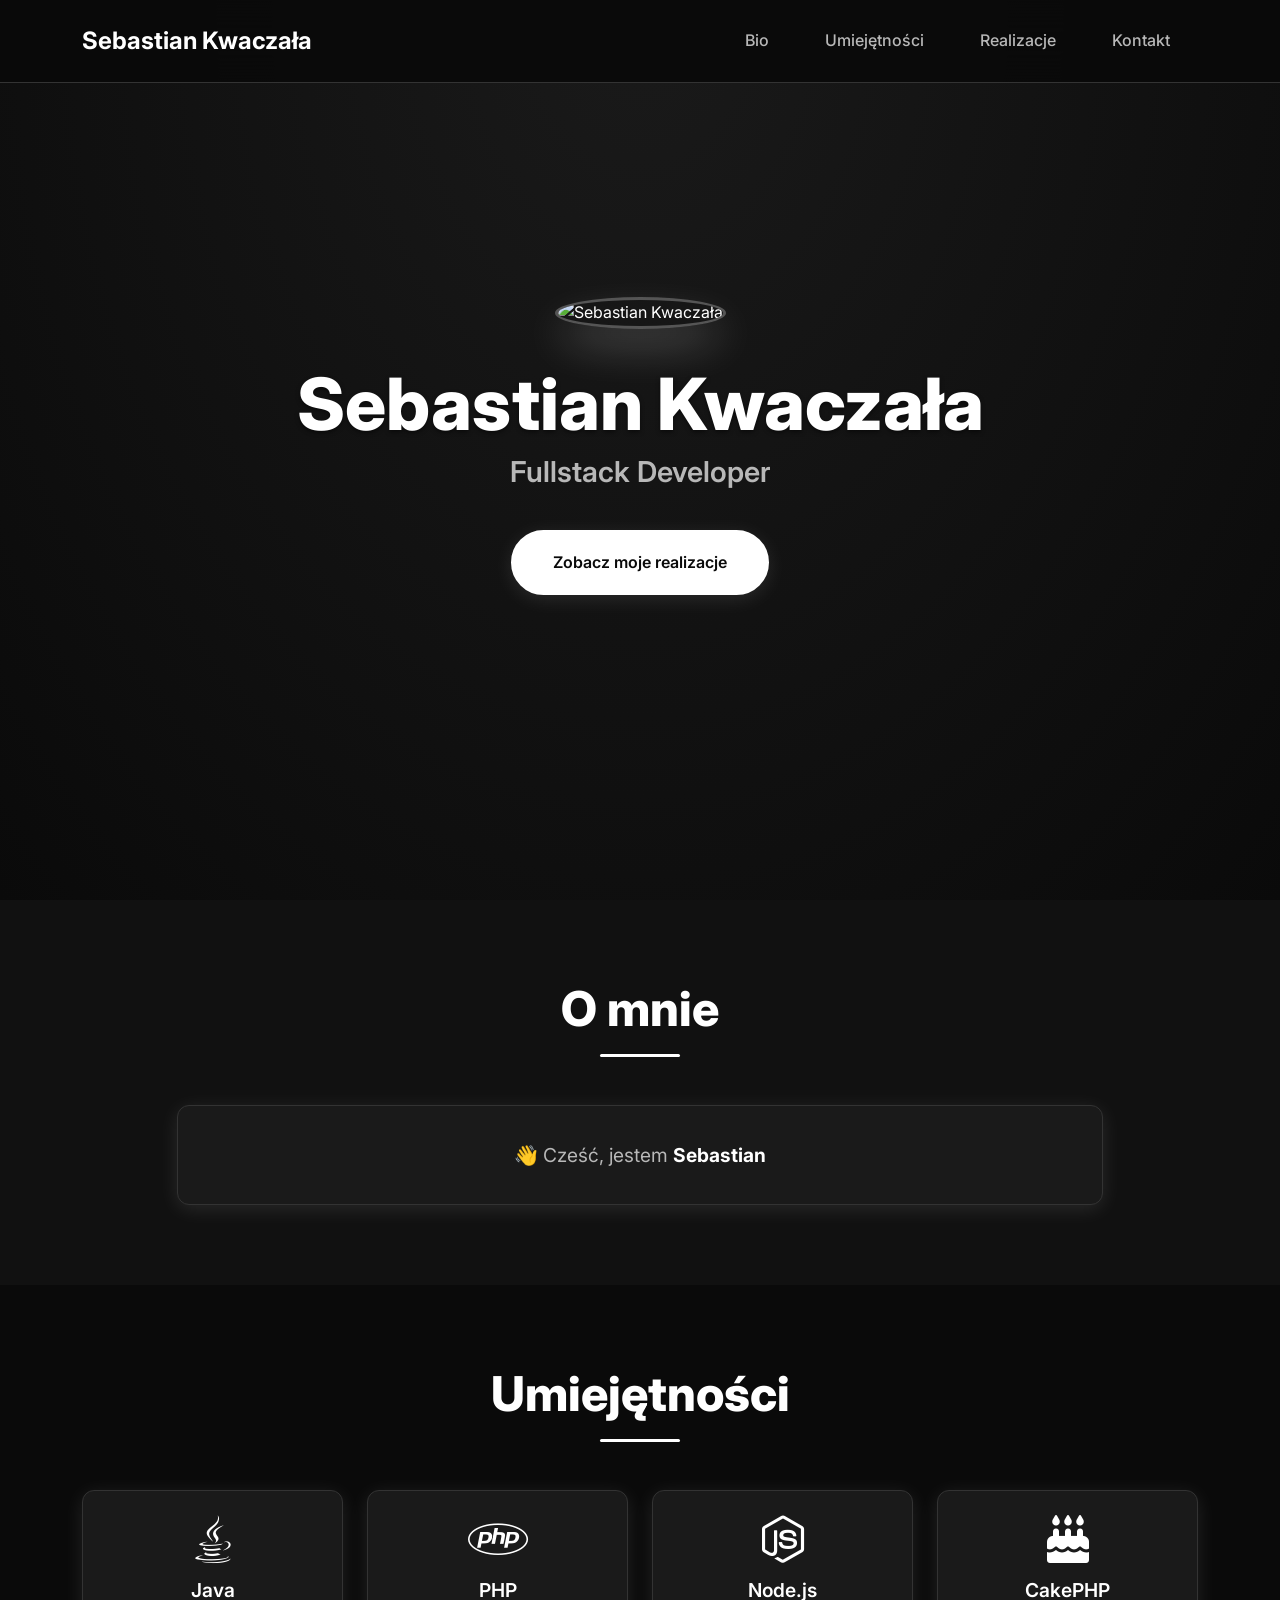
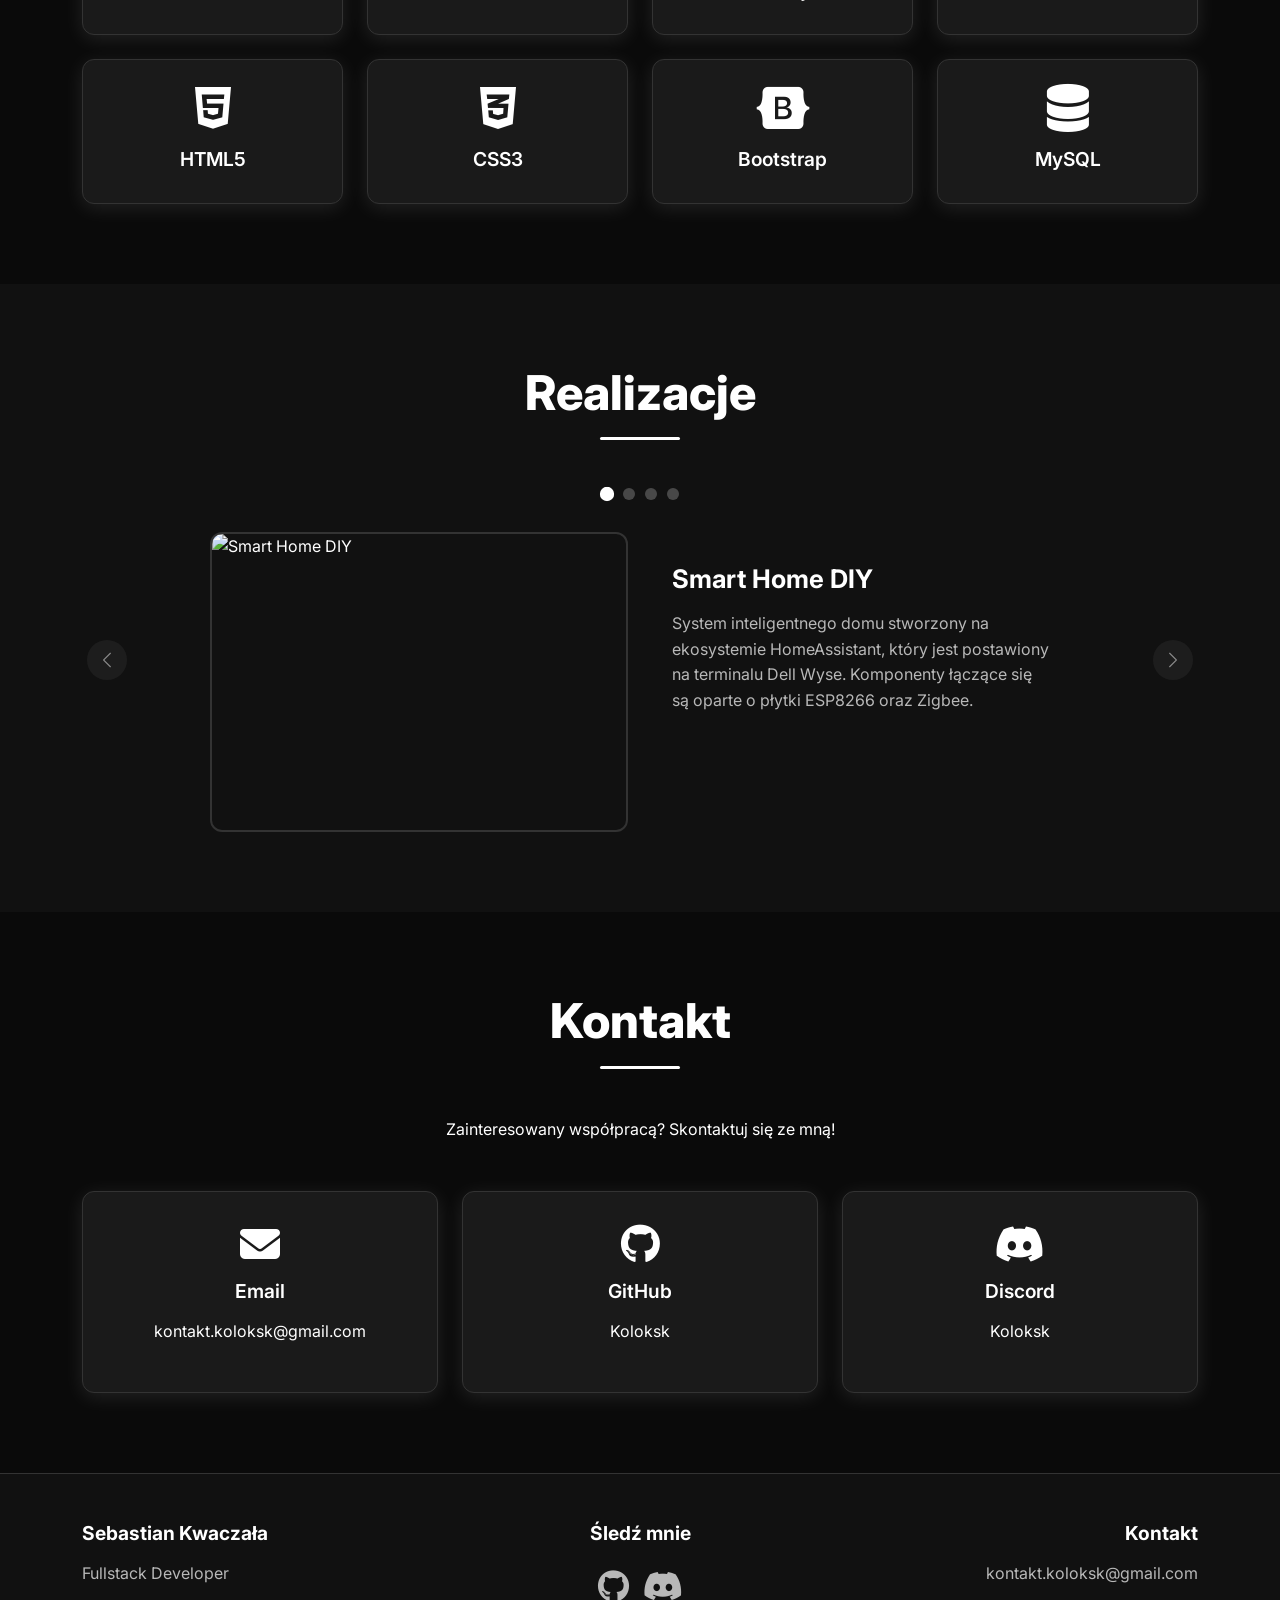
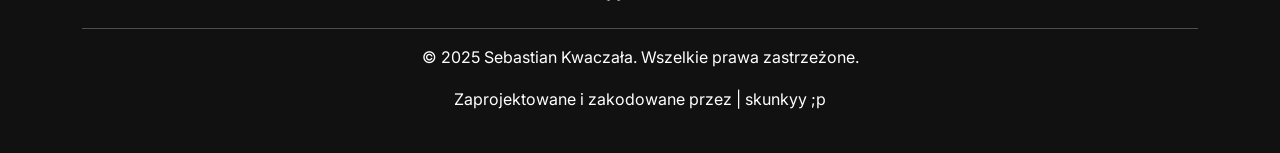
==== commit 20877c18: "fix" ====
--- a/index.html
+++ b/index.html
@@ -47,7 +47,7 @@
                 <h1 class="hero-title">Sebastian Kwaczała</h1>
                 <h3 class="hero-subtitle">Fullstack Developer</h3>
                 <p class="hero-description">
-                    tu se cos napiszesz
+                    
                 </p>
                 <a href="#projects" class="btn-primary-custom">Zobacz moje realizacje</a>
             </div>
@@ -62,7 +62,7 @@
                 <div class="col-lg-10">
                     <div class="modern-card">
                         <p class="about-text">
-                            tu se cos <strong>napiszesz</strong>
+                            👋 Cześć, jestem <strong>Sebastian</strong>
                         </p>
                     </div>
                 </div>
